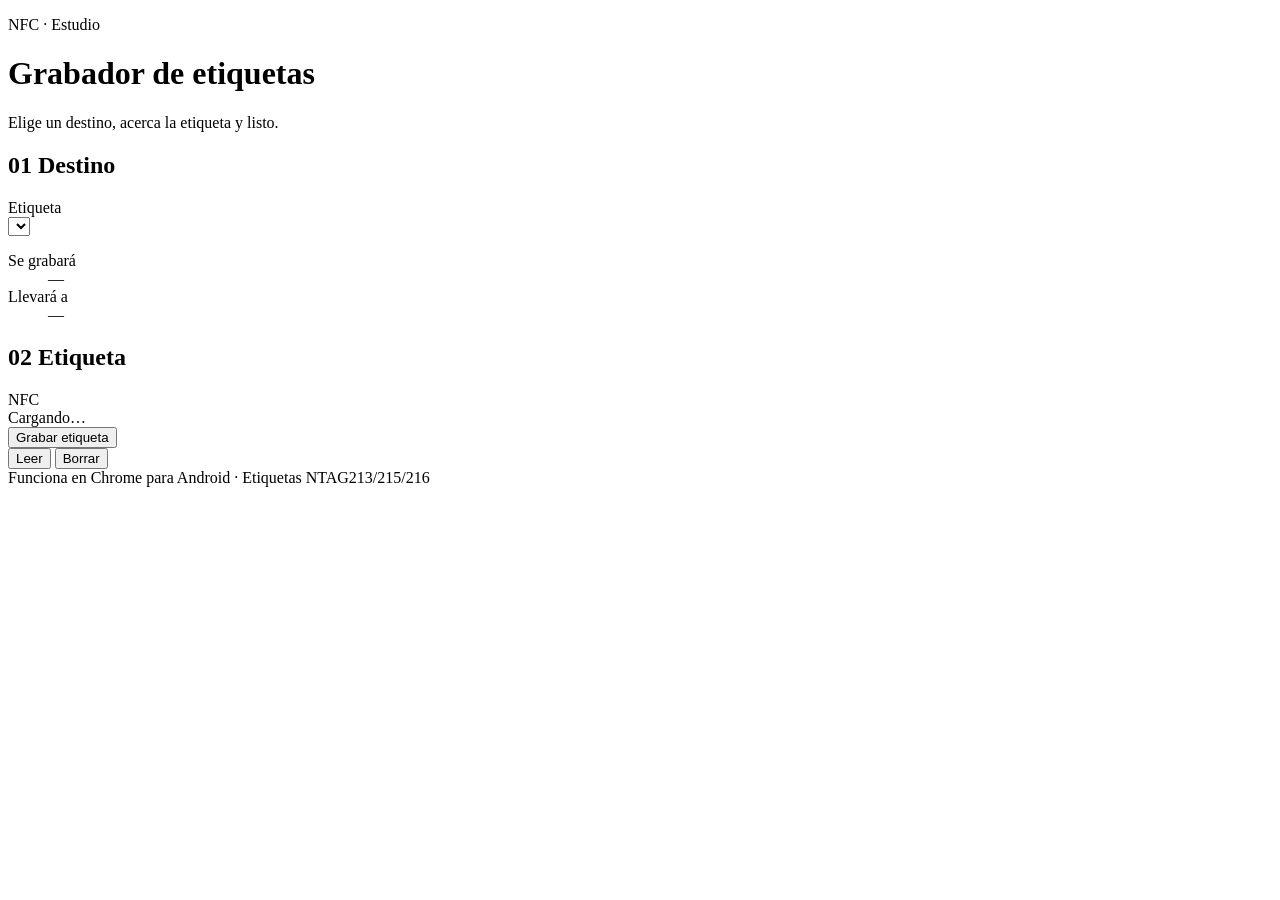
==== index.html @ a4fd3ebe "Add files via upload Commit" ====
<!DOCTYPE html>
<html lang="es">
<head>
  <meta charset="UTF-8">
  <meta name="viewport" content="width=device-width, initial-scale=1">
  <meta name="robots" content="noindex, nofollow">
  <meta name="theme-color" content="#0c0d10">
  <title>Grabador NFC</title>
  <link rel="icon" href="data:image/svg+xml,%3Csvg xmlns=%22http://www.w3.org/2000/svg%22 viewBox=%220 0 64 64%22%3E%3Crect width=%2264%22 height=%2264%22 rx=%2216%22 fill=%22%230c0d10%22/%3E%3Ccircle cx=%2232%22 cy=%2232%22 r=%2214%22 fill=%22none%22 stroke=%22%23c8a96a%22 stroke-width=%223%22/%3E%3Ccircle cx=%2232%22 cy=%2232%22 r=%2222%22 fill=%22none%22 stroke=%22%23c8a96a%22 stroke-opacity=%22.45%22 stroke-width=%222%22/%3E%3C/svg%3E">
  <link rel="stylesheet" href="css/estilos.css">
  <!-- type="module" permite usar import/export entre archivos -->
  <script type="module" src="js/grabador.js"></script>
</head>
<body class="pagina-grabador">
  <main class="contenedor">

    <header class="encabezado">
      <p class="sobretitulo">NFC · Estudio</p>
      <h1>Grabador de etiquetas</h1>
      <p class="subtitulo">Elige un destino, acerca la etiqueta y listo.</p>
    </header>

    <p id="aviso" class="aviso" hidden></p>

    <!-- Tarjeta 1: qué se va a grabar -->
    <section class="tarjeta">
      <h2 class="tarjeta-titulo"><span class="numero">01</span> Destino</h2>

      <label class="etiqueta" for="selDestino">Etiqueta</label>
      <div class="selector">
        <select id="selDestino"></select>
      </div>

      <div id="grupoUrl" class="grupo" hidden>
        <label class="etiqueta" for="inputUrl">URL personalizada</label>
        <input id="inputUrl" type="url" inputmode="url" placeholder="https://…" autocomplete="off">
      </div>

      <dl class="resumen">
        <div>
          <dt>Se grabará</dt>
          <dd id="urlFinal" class="mono">—</dd>
        </div>
        <div>
          <dt>Llevará a</dt>
          <dd id="destinoFinal">—</dd>
        </div>
      </dl>
    </section>

    <!-- Tarjeta 2: acciones NFC -->
    <section class="tarjeta">
      <h2 class="tarjeta-titulo"><span class="numero">02</span> Etiqueta</h2>

      <div id="anillo" class="anillo" data-activo="no" aria-hidden="true">
        <span class="onda"></span>
        <span class="onda"></span>
        <span class="nucleo">NFC</span>
      </div>

      <div id="estado" class="estado" data-tipo="neutral" role="status" aria-live="polite">
        <span class="punto"></span>
        <span id="estadoTexto">Cargando…</span>
      </div>

      <div class="acciones">
        <button id="btnGrabar" class="boton boton-principal">Grabar etiqueta</button>
        <div class="acciones-secundarias">
          <button id="btnLeer" class="boton boton-secundario">Leer</button>
          <button id="btnBorrar" class="boton boton-peligro">Borrar</button>
        </div>
        <button id="btnCancelar" class="boton boton-fantasma" hidden>Cancelar</button>
      </div>
    </section>

    <footer class="pie">
      Funciona en Chrome para Android · Etiquetas NTAG213/215/216
    </footer>
  </main>
</body>
</html>
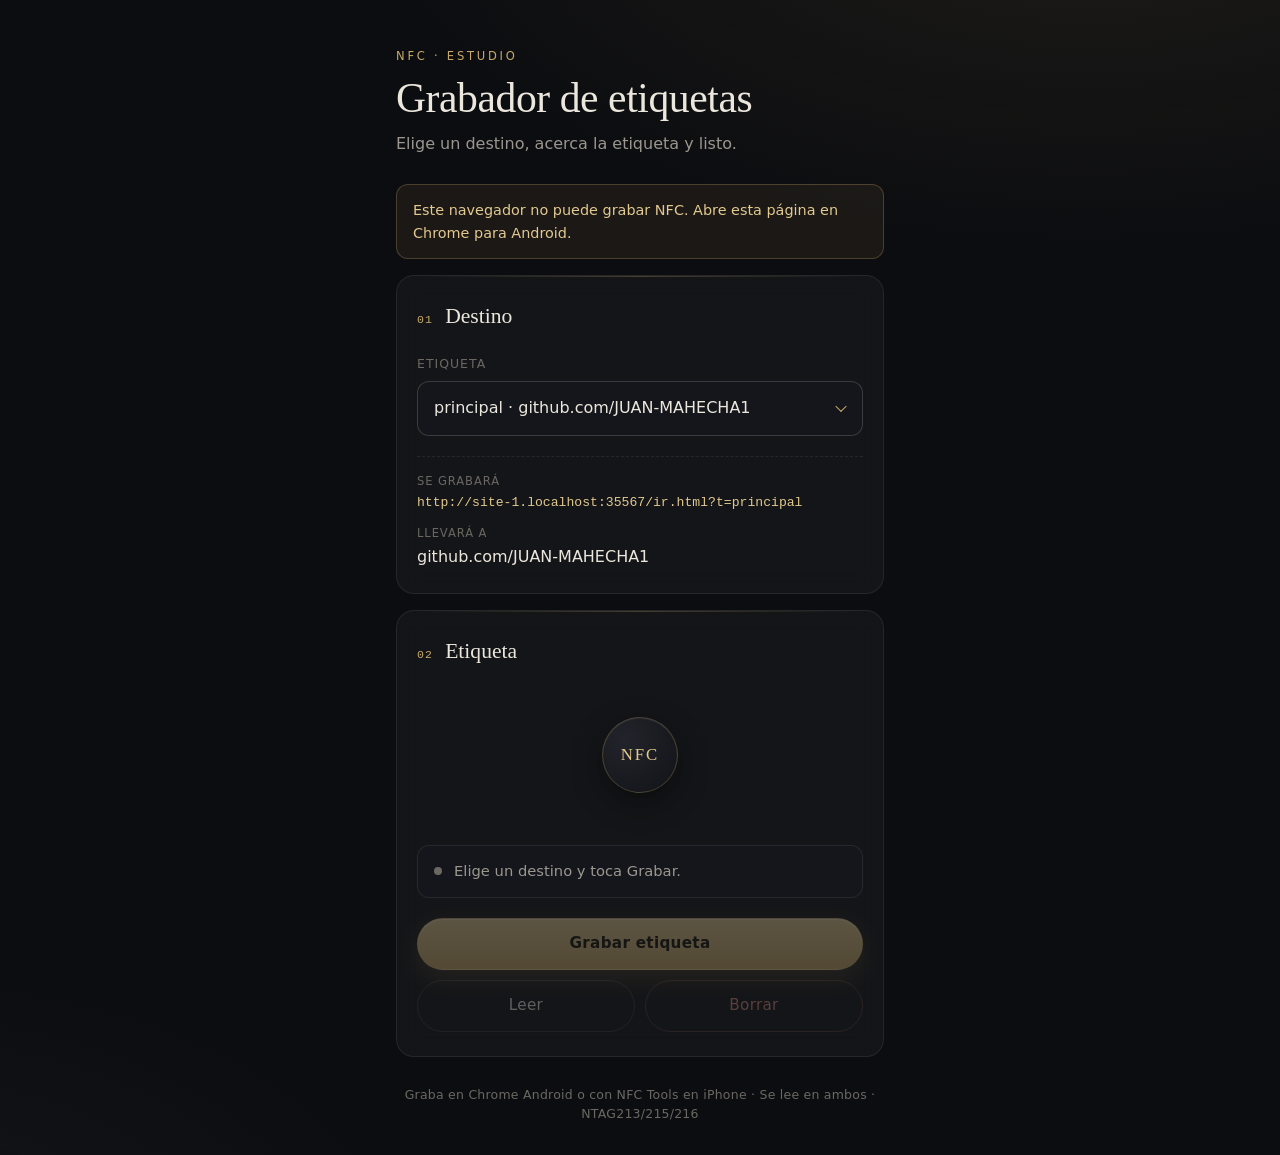
==== commit b433316f: "Soporte iPhone: modo copiar URL + NFC Tools" ====
--- a/index.html
+++ b/index.html
@@ -48,8 +48,28 @@
       </dl>
     </section>
 
+    <!-- Tarjeta iPhone: se muestra cuando el navegador no tiene Web NFC -->
+    <section id="panelIphone" class="tarjeta" hidden>
+      <h2 class="tarjeta-titulo"><span class="numero">02</span> <span id="panelTitulo">Grabar desde iPhone</span></h2>
+      <p class="nota">Safari y Chrome en iPhone no pueden grabar NFC desde una página web (Apple no lo permite). Pero la etiqueta sí se lee sola en iPhone. Para grabarla usa la app gratuita <strong>NFC Tools</strong>:</p>
+      <ol class="pasos">
+        <li>Toca <strong>Copiar URL</strong>.</li>
+        <li>Abre NFC Tools → <strong>Escribir</strong> → <strong>Añadir un registro</strong> → <strong>URL / URI</strong>.</li>
+        <li>Pega la URL, toca <strong>Escribir</strong> y acerca la etiqueta a la parte superior del iPhone.</li>
+      </ol>
+      <div class="acciones">
+        <button id="btnCopiar" class="boton boton-principal">Copiar URL</button>
+        <div class="acciones-secundarias">
+          <a id="lnkApp" class="boton boton-secundario" href="https://apps.apple.com/app/nfc-tools/id1252962749" target="_blank" rel="noopener">Descargar app</a>
+          <a id="lnkProbar" class="boton boton-secundario" href="#" target="_blank" rel="noopener">Probar enlace</a>
+        </div>
+      </div>
+      <p id="copiado" class="nota nota-ok" role="status" aria-live="polite"></p>
+      <p class="nota">Para leer: con la pantalla encendida, acerca la etiqueta a la parte superior del iPhone (iPhone XS o más nuevo) y toca la notificación.</p>
+    </section>
+
     <!-- Tarjeta 2: acciones NFC -->
-    <section class="tarjeta">
+    <section id="panelNfc" class="tarjeta">
       <h2 class="tarjeta-titulo"><span class="numero">02</span> Etiqueta</h2>
 
       <div id="anillo" class="anillo" data-activo="no" aria-hidden="true">
@@ -74,7 +94,7 @@
     </section>
 
     <footer class="pie">
-      Funciona en Chrome para Android · Etiquetas NTAG213/215/216
+      Graba en Chrome Android o con NFC Tools en iPhone · Se lee en ambos · NTAG213/215/216
     </footer>
   </main>
 </body>
--- a/css/estilos.css
+++ b/css/estilos.css
@@ -0,0 +1,361 @@
+/* =============================================================
+   ESTILOS · Grabador NFC
+   Estética: tinta oscura, marfil y oro viejo.
+   Sin librerías: solo variables CSS y fuentes del sistema.
+   ============================================================= */
+
+/* ---------- 1. Paleta y medidas (cámbialas aquí) ---------- */
+:root {
+  --fondo:         #0c0d10;
+  --fondo-alto:    #14161b;
+  --superficie:    rgba(255, 255, 255, 0.035);
+  --borde:         rgba(255, 255, 255, 0.08);
+  --borde-fuerte:  rgba(255, 255, 255, 0.16);
+
+  --texto:         #ece7dd;   /* marfil */
+  --texto-suave:   #9b978f;
+  --texto-tenue:   #6b6862;
+
+  --oro:           #c8a96a;   /* acento principal */
+  --oro-claro:     #e2c98f;
+  --oro-sombra:    rgba(200, 169, 106, 0.28);
+
+  --ok:            #8fbf9a;
+  --error:         #d98a7e;
+
+  --radio:         18px;
+  --radio-sm:      12px;
+
+  --serif: "Iowan Old Style", "Palatino Linotype", Palatino, "Book Antiqua", Georgia, serif;
+  --sans:  system-ui, -apple-system, "Segoe UI", Roboto, "Helvetica Neue", sans-serif;
+  --mono:  ui-monospace, "SF Mono", Menlo, Consolas, monospace;
+}
+
+/* ---------- 2. Base ---------- */
+*, *::before, *::after { box-sizing: border-box; }
+[hidden] { display: none !important; }
+
+html { -webkit-text-size-adjust: 100%; background: var(--fondo); }
+
+body {
+  margin: 0;
+  min-height: 100vh;
+  min-height: 100dvh;
+  font-family: var(--sans);
+  font-size: 16px;
+  line-height: 1.55;
+  color: var(--texto);
+  background:
+    radial-gradient(1200px 600px at 85% -10%, rgba(200, 169, 106, 0.10), transparent 60%),
+    radial-gradient(900px 500px at -10% 110%, rgba(120, 140, 180, 0.07), transparent 60%),
+    var(--fondo);
+  -webkit-font-smoothing: antialiased;
+}
+
+h1, h2 { font-family: var(--serif); font-weight: 400; margin: 0; }
+
+.contenedor {
+  width: 100%;
+  max-width: 520px;
+  margin: 0 auto;
+  padding: 48px 16px 32px;
+}
+
+/* ---------- 3. Encabezado ---------- */
+.encabezado { margin-bottom: 28px; }
+
+.sobretitulo {
+  margin: 0 0 10px;
+  font-size: 0.72rem;
+  letter-spacing: 0.24em;
+  text-transform: uppercase;
+  color: var(--oro);
+}
+
+.encabezado h1 {
+  font-size: clamp(2rem, 8vw, 2.6rem);
+  line-height: 1.1;
+  letter-spacing: -0.01em;
+}
+
+.subtitulo {
+  margin: 10px 0 0;
+  color: var(--texto-suave);
+}
+
+/* ---------- 4. Tarjetas ---------- */
+.tarjeta {
+  position: relative;
+  padding: 24px 20px;
+  margin-bottom: 16px;
+  background: var(--superficie);
+  border: 1px solid var(--borde);
+  border-radius: var(--radio);
+  backdrop-filter: blur(12px);
+  -webkit-backdrop-filter: blur(12px);
+}
+
+/* Línea dorada fina en el borde superior */
+.tarjeta::before {
+  content: "";
+  position: absolute;
+  inset: 0 24px auto;
+  height: 1px;
+  background: linear-gradient(90deg, transparent, var(--oro-sombra), transparent);
+}
+
+.tarjeta-titulo {
+  display: flex;
+  align-items: baseline;
+  gap: 12px;
+  font-size: 1.35rem;
+  margin-bottom: 20px;
+}
+
+.numero {
+  font-family: var(--mono);
+  font-size: 0.72rem;
+  letter-spacing: 0.1em;
+  color: var(--oro);
+}
+
+/* ---------- 5. Formularios ---------- */
+.etiqueta {
+  display: block;
+  margin-bottom: 8px;
+  font-size: 0.78rem;
+  letter-spacing: 0.08em;
+  text-transform: uppercase;
+  color: var(--texto-tenue);
+}
+
+.grupo { margin-top: 16px; }
+
+select, input {
+  width: 100%;
+  padding: 14px 16px;
+  font: inherit;
+  color: var(--texto);
+  background: var(--fondo-alto);
+  border: 1px solid var(--borde-fuerte);
+  border-radius: var(--radio-sm);
+  outline: none;
+  transition: border-color .2s, box-shadow .2s;
+}
+
+select:focus, input:focus {
+  border-color: var(--oro);
+  box-shadow: 0 0 0 4px var(--oro-sombra);
+}
+
+select:disabled { opacity: .5; }
+
+/* Flecha personalizada del select */
+.selector { position: relative; }
+.selector select { appearance: none; -webkit-appearance: none; padding-right: 44px; }
+.selector::after {
+  content: "";
+  position: absolute;
+  right: 18px;
+  top: 50%;
+  width: 8px;
+  height: 8px;
+  border-right: 1.5px solid var(--oro);
+  border-bottom: 1.5px solid var(--oro);
+  transform: translateY(-70%) rotate(45deg);
+  pointer-events: none;
+}
+
+input::placeholder { color: var(--texto-tenue); }
+
+/* Resumen de lo que se grabará */
+.resumen {
+  margin: 20px 0 0;
+  padding-top: 16px;
+  border-top: 1px dashed var(--borde);
+  display: grid;
+  gap: 12px;
+}
+.resumen dt {
+  font-size: 0.72rem;
+  letter-spacing: 0.08em;
+  text-transform: uppercase;
+  color: var(--texto-tenue);
+}
+.resumen dd {
+  margin: 2px 0 0;
+  color: var(--texto);
+  word-break: break-all;
+}
+.mono { font-family: var(--mono); font-size: 0.82rem; color: var(--oro-claro) !important; }
+
+/* ---------- 6. Anillo NFC animado ---------- */
+.anillo {
+  position: relative;
+  width: 132px;
+  height: 132px;
+  margin: 4px auto 24px;
+  display: grid;
+  place-items: center;
+}
+
+.nucleo {
+  position: relative;
+  z-index: 1;
+  width: 76px;
+  height: 76px;
+  display: grid;
+  place-items: center;
+  border-radius: 50%;
+  font-family: var(--serif);
+  font-size: 1.05rem;
+  letter-spacing: 0.12em;
+  color: var(--oro-claro);
+  background: radial-gradient(circle at 30% 30%, #22242b, #121317);
+  border: 1px solid var(--oro-sombra);
+  box-shadow: inset 0 1px 0 rgba(255,255,255,.06), 0 10px 30px rgba(0,0,0,.4);
+}
+
+.onda {
+  position: absolute;
+  inset: 0;
+  border-radius: 50%;
+  border: 1px solid var(--oro);
+  opacity: 0;
+}
+
+/* Cuando espera la etiqueta, las ondas laten */
+.anillo[data-activo="si"] .onda { animation: latido 2.2s cubic-bezier(.2,.6,.3,1) infinite; }
+.anillo[data-activo="si"] .onda:nth-child(2) { animation-delay: 1.1s; }
+.anillo[data-activo="si"] .nucleo { border-color: var(--oro); }
+
+@keyframes latido {
+  0%   { transform: scale(.55); opacity: .8; }
+  100% { transform: scale(1.15); opacity: 0; }
+}
+
+@media (prefers-reduced-motion: reduce) {
+  .anillo[data-activo="si"] .onda { animation: none; opacity: .4; transform: scale(.9); }
+}
+
+/* ---------- 7. Estado ---------- */
+.estado {
+  display: flex;
+  align-items: flex-start;
+  gap: 12px;
+  padding: 14px 16px;
+  margin-bottom: 20px;
+  font-size: 0.92rem;
+  color: var(--texto-suave);
+  background: var(--fondo-alto);
+  border: 1px solid var(--borde);
+  border-radius: var(--radio-sm);
+  word-break: break-word;
+  transition: border-color .3s, color .3s;
+}
+
+.punto {
+  flex: none;
+  width: 8px;
+  height: 8px;
+  margin-top: 7px;
+  border-radius: 50%;
+  background: var(--texto-tenue);
+}
+
+.estado[data-tipo="espera"] { color: var(--texto); border-color: var(--oro-sombra); }
+.estado[data-tipo="espera"] .punto { background: var(--oro); animation: parpadeo 1s ease-in-out infinite alternate; }
+.estado[data-tipo="ok"]     { color: var(--ok); border-color: rgba(143,191,154,.3); }
+.estado[data-tipo="ok"] .punto { background: var(--ok); }
+.estado[data-tipo="error"]  { color: var(--error); border-color: rgba(217,138,126,.3); }
+.estado[data-tipo="error"] .punto { background: var(--error); }
+
+@keyframes parpadeo { to { opacity: .25; } }
+
+/* ---------- 8. Botones ---------- */
+.acciones { display: grid; gap: 10px; }
+.acciones-secundarias { display: grid; grid-template-columns: 1fr 1fr; gap: 10px; }
+
+.boton {
+  display: inline-flex;
+  align-items: center;
+  justify-content: center;
+  width: 100%;
+  min-height: 52px;
+  padding: 0 20px;
+  font: inherit;
+  font-size: 0.95rem;
+  letter-spacing: 0.02em;
+  text-decoration: none;
+  border-radius: 999px;
+  border: 1px solid transparent;
+  cursor: pointer;
+  transition: transform .15s, background .2s, border-color .2s, box-shadow .2s, opacity .2s;
+  -webkit-tap-highlight-color: transparent;
+}
+.boton:active:not(:disabled) { transform: scale(.98); }
+.boton:disabled { opacity: .35; cursor: not-allowed; }
+.boton:focus-visible { outline: 2px solid var(--oro); outline-offset: 3px; }
+
+.boton-principal {
+  color: #1a1509;
+  font-weight: 600;
+  background: linear-gradient(180deg, var(--oro-claro), var(--oro));
+  box-shadow: 0 8px 24px var(--oro-sombra), inset 0 1px 0 rgba(255,255,255,.4);
+}
+.boton-principal:hover:not(:disabled) { box-shadow: 0 10px 32px var(--oro-sombra), inset 0 1px 0 rgba(255,255,255,.5); }
+
+.boton-secundario {
+  color: var(--texto);
+  background: transparent;
+  border-color: var(--borde-fuerte);
+}
+.boton-secundario:hover:not(:disabled) { border-color: var(--oro); }
+
+.boton-peligro {
+  color: var(--error);
+  background: transparent;
+  border-color: rgba(217,138,126,.3);
+}
+.boton-peligro:hover:not(:disabled) { border-color: var(--error); }
+
+.boton-fantasma {
+  color: var(--texto-suave);
+  background: transparent;
+  text-decoration: underline;
+  text-underline-offset: 4px;
+}
+
+/* ---------- 9. Aviso y pie ---------- */
+.aviso {
+  margin: 0 0 16px;
+  padding: 14px 16px;
+  font-size: 0.9rem;
+  color: var(--oro-claro);
+  background: rgba(200,169,106,.08);
+  border: 1px solid var(--oro-sombra);
+  border-radius: var(--radio-sm);
+}
+
+.pie {
+  margin-top: 28px;
+  text-align: center;
+  font-size: 0.78rem;
+  color: var(--texto-tenue);
+  letter-spacing: 0.02em;
+}
+
+/* ---------- 10. Página puente (ir.html) ---------- */
+.pagina-puente { display: grid; place-items: center; }
+
+.puente {
+  width: 100%;
+  max-width: 400px;
+  padding: 32px 16px;
+  text-align: center;
+}
+.puente h1 { font-size: 1.9rem; margin-top: 4px; }
+.puente .boton { margin-top: 28px; }
+
+.pagina-puente[data-estado="error"] .anillo .onda { animation: none; }
+.pagina-puente[data-estado="error"] .nucleo { color: var(--error); border-color: rgba(217,138,126,.4); }
